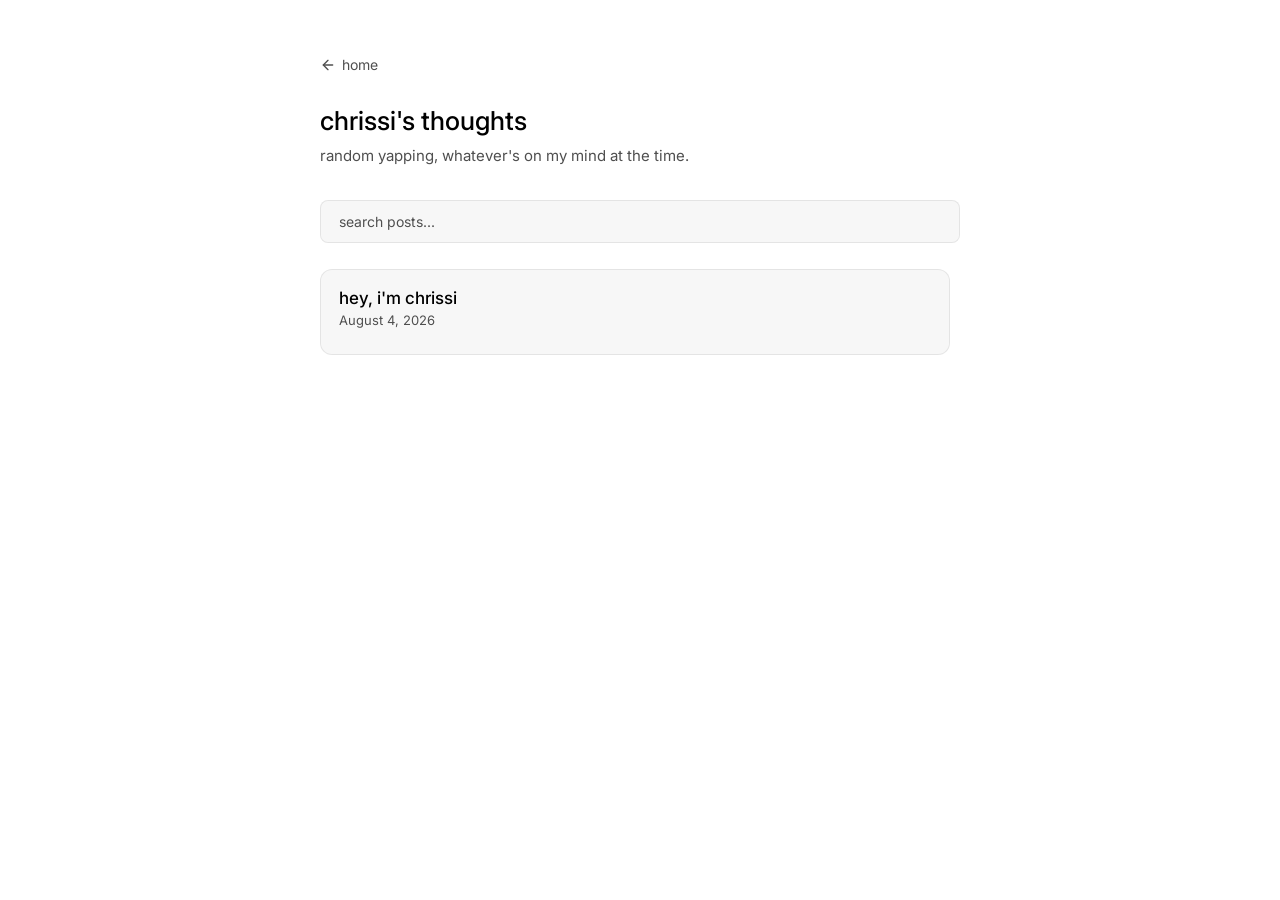
==== blog/index.html @ b27c47bb "initial commit" ====
<!DOCTYPE html>
<html lang="en">
<head>
    <meta charset="UTF-8">
    <meta name="viewport" content="width=device-width, initial-scale=1.0">
    <title>chrissi's thoughts</title>
    <link rel="icon" type="image/png" href="../assets/oshawott.webp">
    <link href="https://fonts.googleapis.com/css2?family=Inter:wght@400;500&display=swap" rel="stylesheet">
    <link rel="stylesheet" href="../assets/style.css">
</head>
<body>

<div class="page">
    <a href="../index.html" class="back-link">
        <svg xmlns="http://www.w3.org/2000/svg" viewBox="0 0 24 24" fill="none" stroke="currentColor" stroke-width="2" stroke-linecap="round" stroke-linejoin="round"><line x1="19" y1="12" x2="5" y2="12"/><polyline points="12 19 5 12 12 5"/></svg>
        <span>home</span>
    </a>

    <div class="page-title">chrissi's thoughts</div>
    <div class="page-subtitle">random yapping, whatever's on my mind at the time.</div>

    <div class="search-container">
        <input class="search-bar glass" placeholder="search posts..." id="searchInput">
    </div>

    <div class="list-container" id="postsContainer">
        <div class="no-results" id="noResults">
            <p class="no-results-text">no posts found matching your search</p>
        </div>

        <div class="card glass glass-interactive" data-search="hello about me coding journey philosophy mods fabric modrinth reading writing book jenseits der realitaet vct football">
            <a href="0001.html" class="card-header">
                <div class="card-header-content">
                    <h3 class="card-title">hey, i'm chrissi</h3>
                    <div class="card-link">
                        <span>August 4, 2026</span>
                    </div>
                </div>
            </a>
        </div>
    </div>
</div>

<script>
    const searchInput = document.getElementById('searchInput');
    const postCards = document.querySelectorAll('#postsContainer .card');
    const noResults = document.getElementById('noResults');

    searchInput.addEventListener('input', (e) => {
        const searchTerm = e.target.value.toLowerCase().trim();
        let visibleCount = 0;

        postCards.forEach(card => {
            const searchData = card.dataset.search || '';
            const matches = searchData.includes(searchTerm);
            card.style.display = matches ? 'block' : 'none';
            if (matches) visibleCount++;
        });

        noResults.classList.toggle('show', visibleCount === 0 && searchTerm !== '');
    });
</script>
</body>
</html>
---- assets/style.css ----
/* design tokens */
:root {
    --background: #ffffff;
    --accent: #000000;
    --body: #000000;
    --sub: #4f4f4f;
    --highlight: #e0e0e0;
    --glass-bg: rgba(0, 0, 0, 0.03);
    --glass-border: rgba(0, 0, 0, 0.08);
    --spacing: 8px;
    --spacing-2: 16px;
    --spacing-3: 24px;
    --spacing-4: 32px;
    --weight-body: 400;
    --weight-accent: 500;
    --border-radius: 8px;
    --border-radius-lg: 12px;
}

@media (prefers-color-scheme: dark) {
    :root {
        --background: #000000;
        --accent: #e9e9e9;
        --body: #a2a2a2;
        --sub: #6e6e6e;
        --highlight: #222222;
        --glass-bg: rgba(255, 255, 255, 0.03);
        --glass-border: rgba(255, 255, 255, 0.08);
    }
}

html {
    scroll-behavior: smooth;
    scrollbar-width: thin;
    scrollbar-color: var(--glass-border) transparent;
}

*::-webkit-scrollbar {
    width: 5px;
    height: 5px;
}

*::-webkit-scrollbar-track {
    background: transparent;
}

*::-webkit-scrollbar-thumb {
    background: var(--glass-border);
    border-radius: 10px;
}

*::-webkit-scrollbar-thumb:hover {
    background: var(--sub);
    opacity: 0.3;
    border-radius: 10px;
}

* {
    margin: 0;
    padding: 0;
    box-sizing: border-box;
}

body {
    font-family: "Inter", sans-serif;
    background: var(--background);
    color: var(--accent);
    min-height: 100vh;
    font-weight: var(--weight-body);
}

::selection {
    background: var(--highlight);
}

a {
    color: inherit;
}

/* glass surface */
.glass {
    background: var(--glass-bg);
    border: 1px solid var(--glass-border);
    backdrop-filter: blur(12px);
    transition: filter 0.2s;
}

/* search bar */
.search-container {
    position: sticky;
    top: 0;
    background: var(--background);
    padding-bottom: 10px;
    margin-bottom: var(--spacing-2);
    z-index: 10;
}

.search-bar {
    width: 100%;
    padding: 12px 18px;
    border-radius: var(--border-radius);
    color: var(--accent);
    font-size: 14px;
    font-family: "Inter", sans-serif;
    outline: none;
    position: relative;
    z-index: 2;
}

.search-bar::placeholder {
    color: var(--sub);
}

.search-bar:focus {
    color: var(--accent);
}

/* list container, used by projects + blog list */
.list-container {
    overflow-y: auto;
    padding-right: 10px;
}

.no-results {
    display: none;
    text-align: center;
    padding: 40px 20px;
    flex-direction: column;
    align-items: center;
    gap: 20px;
}

.no-results.show {
    display: flex;
}

.no-results-gif {
    width: 200px;
    height: 200px;
    object-fit: contain;
}

.no-results-text {
    font-size: 16px;
    color: var(--sub);
}

/* card, used by projects + blog list. icon is optional */
.card {
    border-radius: var(--border-radius-lg);
    padding: 18px;
    margin-bottom: 12px;
}

.card-header {
    display: flex;
    align-items: center;
    gap: 14px;
    text-decoration: none;
    padding: var(--spacing);
    margin: calc(var(--spacing) * -1);
    border-radius: var(--border-radius);
    margin-bottom: 14px;
    transition: background 0.2s ease;
}

.card-header:hover {
    background: var(--highlight);
}

.card-header:last-child {
    margin-bottom: 0;
}

.card-icon {
    width: 48px;
    height: 48px;
    border-radius: var(--border-radius);
    object-fit: cover;
    flex-shrink: 0;
}

.card-header-content {
    display: flex;
    flex-direction: column;
    gap: 4px;
}

.card-title {
    font-size: 17px;
    font-weight: var(--weight-accent);
    color: var(--accent);
}

.card-link {
    display: flex;
    align-items: center;
    gap: 6px;
    color: var(--sub);
    font-size: 13px;
    transition: color 0.2s ease;
}

.card-header:hover .card-link {
    color: var(--body);
}

.card-link svg {
    width: 14px;
    height: 14px;
    flex-shrink: 0;
}

.card-description {
    font-size: 14px;
    line-height: 1.6;
    cursor: default;
    color: var(--sub);
}

/* tag pill, e.g. dev / vct / football */
.tag {
    display: inline-block;
    background: var(--highlight);
    color: var(--sub);
    font-size: 12px;
    padding: 2px 9px;
    border-radius: 999px;
}

/* single-column shell for blog list + posts */
.page {
    max-width: 720px;
    margin: 0 auto;
    padding: clamp(28px, 6vw, 56px) clamp(20px, 4vw, 40px);
}

.back-link {
    display: inline-flex;
    align-items: center;
    gap: 6px;
    color: var(--sub);
    font-size: 14px;
    text-decoration: none;
    margin-bottom: var(--spacing-4);
    transition: color 0.2s ease;
}

.back-link:hover {
    color: var(--accent);
}

.back-link svg {
    width: 16px;
    height: 16px;
    flex-shrink: 0;
}

.page-title {
    font-size: 26px;
    font-weight: var(--weight-accent);
    margin-bottom: 8px;
    color: var(--accent);
}

.page-subtitle {
    color: var(--sub);
    font-size: 15px;
    line-height: 1.6;
    margin-bottom: var(--spacing-4);
}

/* post */
.post-title {
    font-size: 26px;
    font-weight: var(--weight-accent);
    margin-bottom: 10px;
    color: var(--accent);
}

.post-meta {
    display: flex;
    align-items: center;
    gap: 10px;
    flex-wrap: wrap;
    color: var(--sub);
    font-size: 13px;
    margin-bottom: var(--spacing-4);
}

.post-content {
    font-size: 16px;
    line-height: 1.75;
    color: var(--body);
}

.post-content p {
    margin-bottom: var(--spacing-3);
}

.post-content h2 {
    font-size: 19px;
    font-weight: var(--weight-accent);
    color: var(--accent);
    margin: var(--spacing-4) 0 var(--spacing-2);
}

.post-content a {
    color: var(--accent);
    text-decoration: underline;
    text-decoration-color: var(--glass-border);
    text-underline-offset: 3px;
}

.post-content a:hover {
    text-decoration-color: var(--accent);
}

.post-content ul,
.post-content ol {
    margin: 0 0 var(--spacing-3) 20px;
}

.post-content li {
    margin-bottom: 6px;
}

.post-content code {
    font-family: ui-monospace, "SF Mono", Consolas, monospace;
    background: var(--glass-bg);
    border: 1px solid var(--glass-border);
    padding: 2px 6px;
    border-radius: 4px;
    font-size: 14px;
}

.post-content blockquote {
    border-left: 2px solid var(--glass-border);
    padding-left: 14px;
    color: var(--sub);
    margin-bottom: var(--spacing-3);
}

/* quiet aside within a post, e.g. a note to self */
.self-note {
    font-style: italic;
    color: var(--sub);
    font-size: 13px;
    text-align: center;
}

.post-content img {
    width: 100%;
    display: block;
    border-radius: var(--border-radius-lg);
    margin: var(--spacing-2) 0 var(--spacing-3);
}

.post-chart {
    display: block;
    width: 100%;
    max-width: 420px;
    margin: var(--spacing-2) auto var(--spacing-3);
}

.post-video {
    position: relative;
    width: 100%;
    aspect-ratio: 16 / 9;
    border-radius: var(--border-radius-lg);
    overflow: hidden;
    margin: var(--spacing-2) 0 var(--spacing-3);
}

.post-video iframe {
    width: 100%;
    height: 100%;
    display: block;
    border: 0;
}

/* smaller centered image, e.g. for closing out a post */
.post-content .post-image {
    display: block;
    width: 100%;
    max-width: 320px;
    margin: var(--spacing-4) auto;
    border-radius: var(--border-radius-lg);
}

/* reading progress bar, fixed to viewport top on post pages */
.reading-progress {
    position: fixed;
    top: 0;
    left: 0;
    height: 3px;
    width: 0%;
    background: var(--accent);
    z-index: 50;
    transition: width 0.1s ease-out;
}

/* back to top link at the end of a post */
.to-top-link {
    display: flex;
    align-items: center;
    justify-content: center;
    gap: 6px;
    width: fit-content;
    color: var(--sub);
    font-size: 14px;
    text-decoration: none;
    margin: var(--spacing-4) auto 0;
    transition: color 0.2s ease;
}

.to-top-link:hover {
    color: var(--accent);
}

.to-top-link svg {
    width: 16px;
    height: 16px;
    flex-shrink: 0;
}
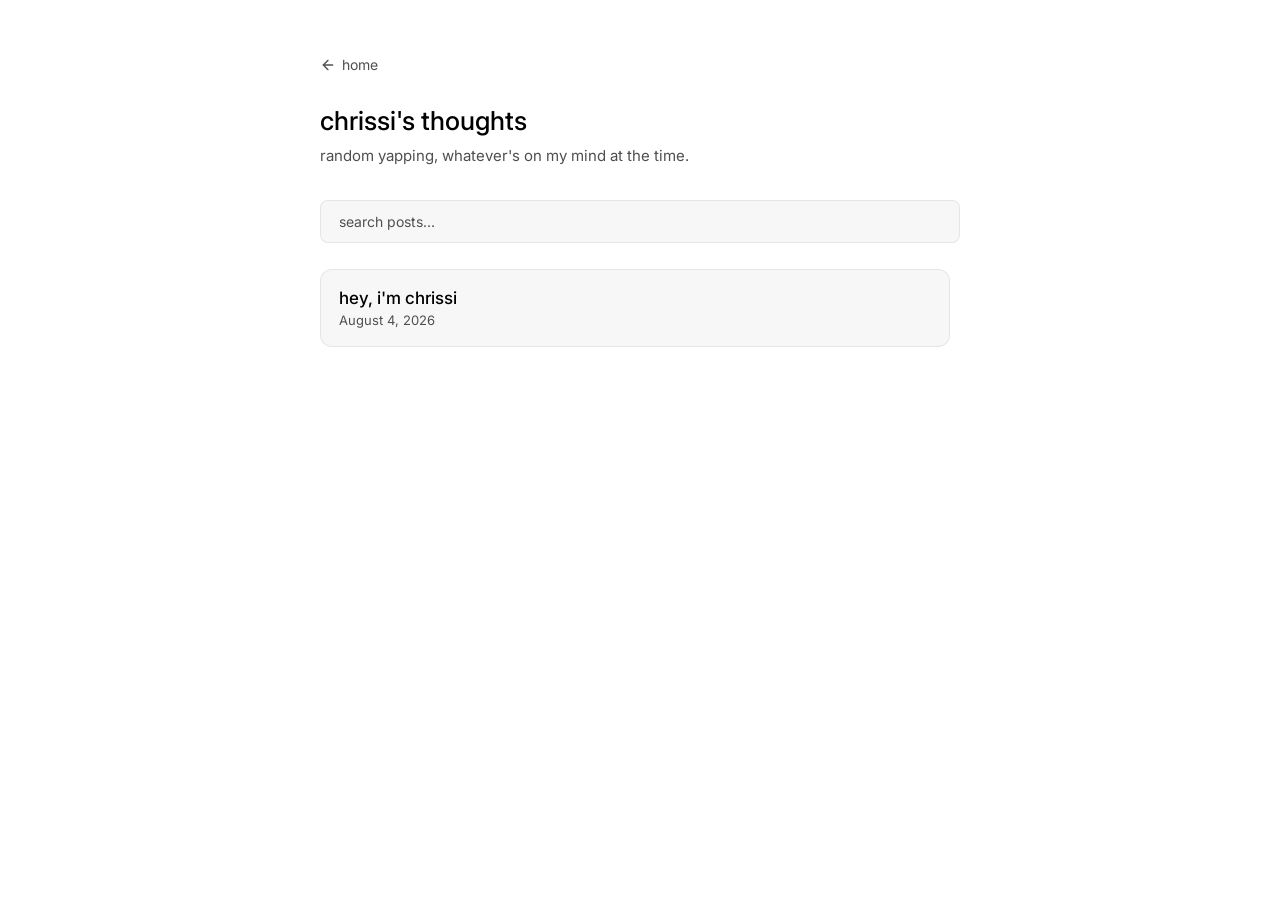
==== commit 62bcbfd7: "- projects can now sort themselves (a-z, newest, oldest, revolutionary stuff) - search reads titles/" ====
--- a/blog/index.html
+++ b/blog/index.html
@@ -28,7 +28,7 @@
             <p class="no-results-text">no posts found matching your search</p>
         </div>
 
-        <div class="card glass glass-interactive" data-search="hello about me coding journey philosophy mods fabric modrinth reading writing book jenseits der realitaet vct football">
+        <div class="card glass glass-interactive">
             <a href="0001.html" class="card-header">
                 <div class="card-header-content">
                     <h3 class="card-title">hey, i'm chrissi</h3>
@@ -51,7 +51,8 @@
         let visibleCount = 0;
 
         postCards.forEach(card => {
-            const searchData = card.dataset.search || '';
+            const title = card.querySelector('.card-title')?.textContent || '';
+            const searchData = title.toLowerCase();
             const matches = searchData.includes(searchTerm);
             card.style.display = matches ? 'block' : 'none';
             if (matches) visibleCount++;
@@ -61,4 +62,4 @@
     });
 </script>
 </body>
-</html>+</html>
--- a/assets/style.css
+++ b/assets/style.css
@@ -62,7 +62,7 @@
 }
 
 body {
-    font-family: "Inter", sans-serif;
+    font-family: "Inter";
     background: var(--background);
     color: var(--accent);
     min-height: 100vh;
@@ -101,10 +101,48 @@
     border-radius: var(--border-radius);
     color: var(--accent);
     font-size: 14px;
-    font-family: "Inter", sans-serif;
+    font-family: "Inter";
     outline: none;
     position: relative;
     z-index: 2;
+}
+
+.search-row {
+    display: flex;
+    gap: 8px;
+}
+
+.search-row .search-bar {
+    flex: 1;
+    min-width: 0;
+}
+
+.sort-toggle {
+    width: 44px;
+    height: 44px;
+    display: flex;
+    align-items: center;
+    justify-content: center;
+    border-radius: var(--border-radius);
+    color: var(--sub);
+    cursor: pointer;
+    flex-shrink: 0;
+    border: none;
+    background: transparent;
+    appearance: none;
+    -webkit-appearance: none;
+    padding: 0;
+    margin: 0;
+    outline: none;
+}
+
+.sort-toggle:hover {
+    color: var(--accent);
+}
+
+.sort-toggle svg {
+    width: 20px;
+    height: 20px;
 }
 
 .search-bar::placeholder {
@@ -160,7 +198,7 @@
     padding: var(--spacing);
     margin: calc(var(--spacing) * -1);
     border-radius: var(--border-radius);
-    margin-bottom: 14px;
+    margin-bottom: var(--spacing);
     transition: background 0.2s ease;
 }
 
@@ -169,7 +207,7 @@
 }
 
 .card-header:last-child {
-    margin-bottom: 0;
+    margin-bottom: calc(var(--spacing) * -1);
 }
 
 .card-icon {
@@ -218,16 +256,6 @@
     color: var(--sub);
 }
 
-/* tag pill, e.g. dev / vct / football */
-.tag {
-    display: inline-block;
-    background: var(--highlight);
-    color: var(--sub);
-    font-size: 12px;
-    padding: 2px 9px;
-    border-radius: 999px;
-}
-
 /* single-column shell for blog list + posts */
 .page {
     max-width: 720px;
@@ -326,7 +354,7 @@
 }
 
 .post-content code {
-    font-family: ui-monospace, "SF Mono", Consolas, monospace;
+    font-family: "Google Sans Code";
     background: var(--glass-bg);
     border: 1px solid var(--glass-border);
     padding: 2px 6px;
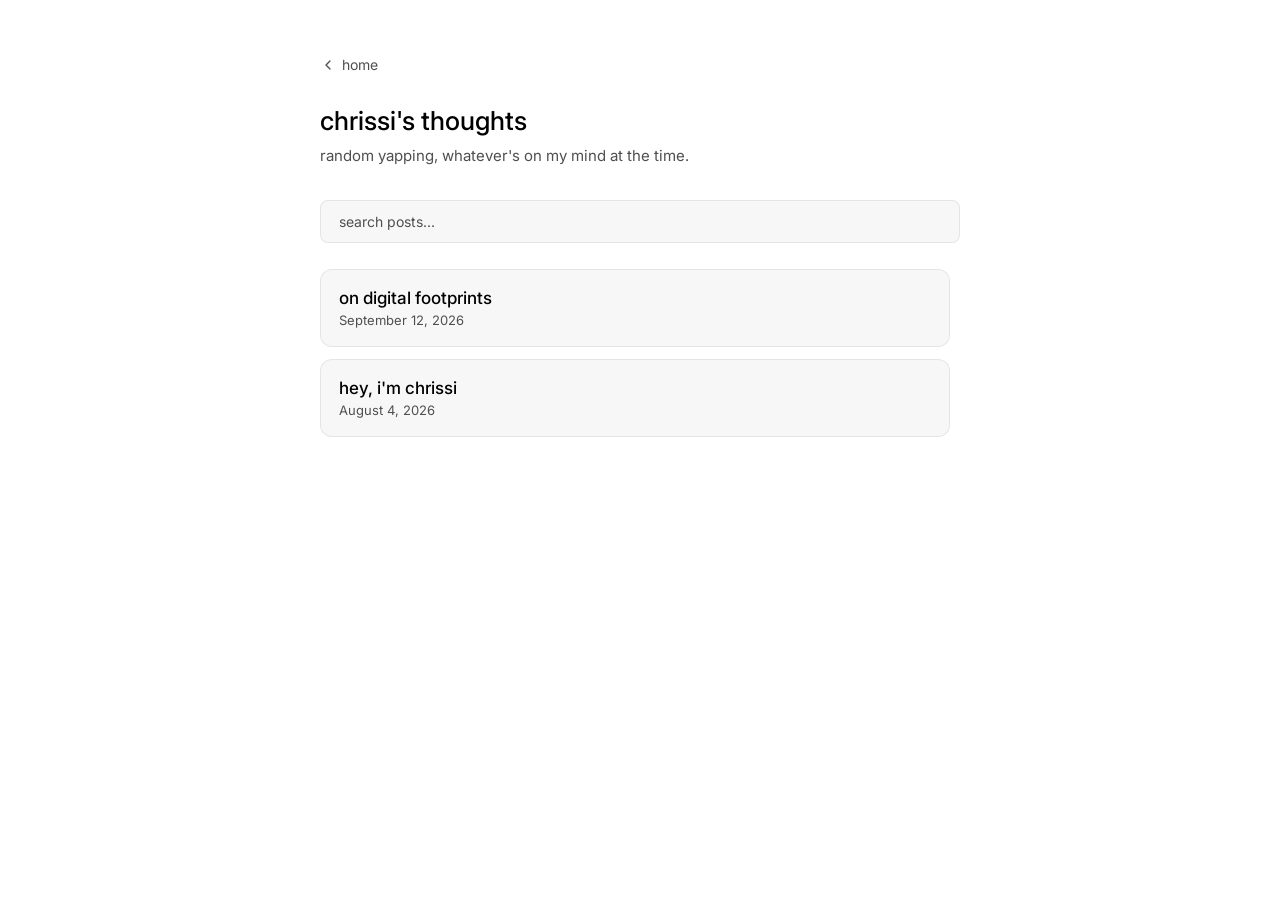
==== commit cc00f455: "did stuff" ====
--- a/blog/index.html
+++ b/blog/index.html
@@ -12,7 +12,7 @@
 
 <div class="page">
     <a href="../index.html" class="back-link">
-        <svg xmlns="http://www.w3.org/2000/svg" viewBox="0 0 24 24" fill="none" stroke="currentColor" stroke-width="2" stroke-linecap="round" stroke-linejoin="round"><line x1="19" y1="12" x2="5" y2="12"/><polyline points="12 19 5 12 12 5"/></svg>
+        <svg xmlns="http://www.w3.org/2000/svg" viewBox="0 0 24 24" fill="none" stroke="currentColor" stroke-width="2" stroke-linecap="round" stroke-linejoin="round"><path stroke="none" d="M0 0h24v24H0z" fill="none"/><path d="M15 6l-6 6l6 6"/></svg>
         <span>home</span>
     </a>
 
@@ -26,6 +26,17 @@
     <div class="list-container" id="postsContainer">
         <div class="no-results" id="noResults">
             <p class="no-results-text">no posts found matching your search</p>
+        </div>
+
+        <div class="card glass glass-interactive">
+            <a href="0002.html" class="card-header">
+                <div class="card-header-content">
+                    <h3 class="card-title">on digital footprints</h3>
+                    <div class="card-link">
+                        <span>September 12, 2026</span>
+                    </div>
+                </div>
+            </a>
         </div>
 
         <div class="card glass glass-interactive">
--- a/assets/style.css
+++ b/assets/style.css
@@ -136,10 +136,6 @@
     outline: none;
 }
 
-.sort-toggle:hover {
-    color: var(--accent);
-}
-
 .sort-toggle svg {
     width: 20px;
     height: 20px;
@@ -202,10 +198,6 @@
     transition: background 0.2s ease;
 }
 
-.card-header:hover {
-    background: var(--highlight);
-}
-
 .card-header:last-child {
     margin-bottom: calc(var(--spacing) * -1);
 }
@@ -239,10 +231,6 @@
     transition: color 0.2s ease;
 }
 
-.card-header:hover .card-link {
-    color: var(--body);
-}
-
 .card-link svg {
     width: 14px;
     height: 14px;
@@ -274,10 +262,6 @@
     transition: color 0.2s ease;
 }
 
-.back-link:hover {
-    color: var(--accent);
-}
-
 .back-link svg {
     width: 16px;
     height: 16px;
@@ -338,10 +322,6 @@
     text-decoration: underline;
     text-decoration-color: var(--glass-border);
     text-underline-offset: 3px;
-}
-
-.post-content a:hover {
-    text-decoration-color: var(--accent);
 }
 
 .post-content ul,
@@ -378,10 +358,11 @@
 }
 
 .post-content img {
-    width: 100%;
+    max-width: 100%;
+    height: auto;
     display: block;
     border-radius: var(--border-radius-lg);
-    margin: var(--spacing-2) 0 var(--spacing-3);
+    margin: var(--spacing-2) auto var(--spacing-3);
 }
 
 .post-chart {
@@ -442,12 +423,34 @@
     transition: color 0.2s ease;
 }
 
-.to-top-link:hover {
-    color: var(--accent);
-}
-
 .to-top-link svg {
     width: 16px;
     height: 16px;
     flex-shrink: 0;
-}+}
+
+@media (hover: hover) and (pointer: fine) {
+    .sort-toggle:hover {
+        color: var(--accent);
+    }
+
+    .card-header:hover {
+        background: var(--highlight);
+    }
+
+    .card-header:hover .card-link {
+        color: var(--body);
+    }
+
+    .back-link:hover {
+        color: var(--accent);
+    }
+
+    .post-content a:hover {
+        text-decoration-color: var(--accent);
+    }
+
+    .to-top-link:hover {
+        color: var(--accent);
+    }
+}
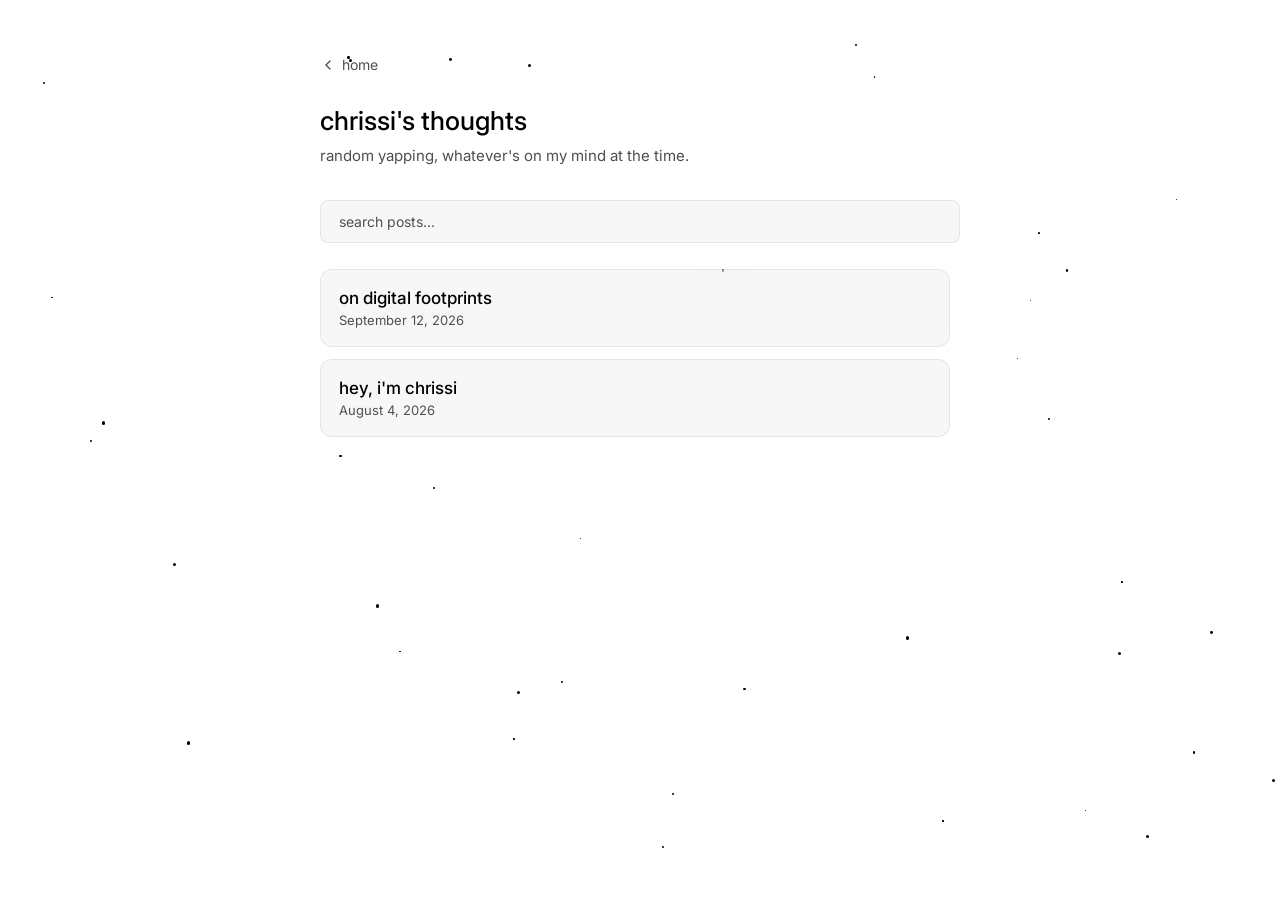
==== commit f522a118: "added a cozy starfield background :3" ====
--- a/blog/index.html
+++ b/blog/index.html
@@ -9,6 +9,9 @@
     <link rel="stylesheet" href="../assets/style.css">
 </head>
 <body>
+
+<div class="starfield" id="starfield"></div>
+<script src="../assets/starfield.js"></script>
 
 <div class="page">
     <a href="../index.html" class="back-link">
--- a/assets/style.css
+++ b/assets/style.css
@@ -67,6 +67,7 @@
     color: var(--accent);
     min-height: 100vh;
     font-weight: var(--weight-body);
+    cursor: default;
 }
 
 ::selection {
@@ -363,6 +364,131 @@
     display: block;
     border-radius: var(--border-radius-lg);
     margin: var(--spacing-2) auto var(--spacing-3);
+    cursor: pointer;
+    transition: transform 0.2s ease;
+}
+
+/* lightbox overlay for enlarging post images */
+.lightbox-overlay {
+    position: fixed;
+    inset: 0;
+    background: rgba(0, 0, 0, 0.85);
+    display: none;
+    align-items: center;
+    justify-content: center;
+    z-index: 200;
+    padding: clamp(20px, 6vw, 60px);
+    opacity: 0;
+    transition: opacity 0.2s ease;
+}
+
+.lightbox-overlay.active {
+    display: flex;
+    opacity: 1;
+}
+
+.lightbox-figure {
+    display: flex;
+    flex-direction: column;
+    align-items: center;
+    max-width: 100%;
+    max-height: 100%;
+    min-height: 0;
+}
+
+.lightbox-overlay img {
+    max-width: 100%;
+    max-height: 100%;
+    min-height: 0;
+    flex: 1 1 auto;
+    object-fit: contain;
+    border-radius: var(--border-radius-lg);
+    display: block;
+    cursor: default;
+    margin: 0;
+    transform: scale(0.96);
+    opacity: 0;
+    transition: transform 0.25s ease, opacity 0.25s ease;
+}
+
+.lightbox-overlay.active img {
+    transform: scale(1);
+    opacity: 1;
+}
+
+.lightbox-info {
+    display: flex;
+    align-items: center;
+    justify-content: center;
+    gap: 8px;
+    margin-top: 12px;
+    font-size: 12px;
+    color: rgba(255, 255, 255, 0.6);
+    flex-wrap: wrap;
+    flex-shrink: 0;
+    text-align: center;
+}
+
+.lightbox-info a {
+    color: rgba(255, 255, 255, 0.85);
+    text-decoration: underline;
+    text-decoration-color: rgba(255, 255, 255, 0.3);
+    text-underline-offset: 2px;
+}
+
+.lightbox-close {
+    position: absolute;
+    top: clamp(12px, 3vw, 24px);
+    right: clamp(12px, 3vw, 24px);
+    width: 40px;
+    height: 40px;
+    display: flex;
+    align-items: center;
+    justify-content: center;
+    border-radius: var(--border-radius);
+    border: none;
+    background: rgba(255, 255, 255, 0.1);
+    color: #fff;
+    cursor: pointer;
+    font-size: 22px;
+    line-height: 1;
+    padding: 0;
+}
+
+.lightbox-nav {
+    position: absolute;
+    top: 50%;
+    transform: translateY(-50%);
+    width: 44px;
+    height: 44px;
+    display: flex;
+    align-items: center;
+    justify-content: center;
+    border-radius: 50%;
+    border: none;
+    background: rgba(255, 255, 255, 0.1);
+    color: #fff;
+    cursor: pointer;
+    padding: 0;
+}
+
+.lightbox-nav svg {
+    width: 22px;
+    height: 22px;
+}
+
+.lightbox-prev {
+    left: clamp(8px, 3vw, 24px);
+}
+
+.lightbox-next {
+    right: clamp(8px, 3vw, 24px);
+}
+
+@media (prefers-reduced-motion: reduce) {
+    .lightbox-overlay {
+        transition: none;
+    }
 }
 
 .post-chart {
@@ -434,6 +560,15 @@
         color: var(--accent);
     }
 
+    .post-content img:hover {
+        transform: scale(1.02);
+    }
+
+    .lightbox-close:hover,
+    .lightbox-nav:hover {
+        background: rgba(255, 255, 255, 0.2);
+    }
+
     .card-header:hover {
         background: var(--highlight);
     }
@@ -454,3 +589,44 @@
         color: var(--accent);
     }
 }
+
+/* site-wide subtle starfield background */
+.starfield {
+    position: fixed;
+    inset: 0;
+    overflow: hidden;
+    pointer-events: none;
+    z-index: 0;
+}
+
+.star {
+    position: absolute;
+    border-radius: 50%;
+    background: var(--accent);
+    animation: star-drift linear infinite alternate, star-twinkle ease-in-out infinite;
+}
+
+@keyframes star-drift {
+    from {
+        transform: translate(0, 0);
+    }
+    to {
+        transform: translate(var(--drift-x, 20vw), var(--drift-y, 20vh));
+    }
+}
+
+@keyframes star-twinkle {
+    0%, 100% {
+        opacity: var(--star-min, 0.1);
+    }
+    50% {
+        opacity: var(--star-max, 0.4);
+    }
+}
+
+@media (prefers-reduced-motion: reduce) {
+    .star {
+        animation: none;
+        opacity: 0.2;
+    }
+}
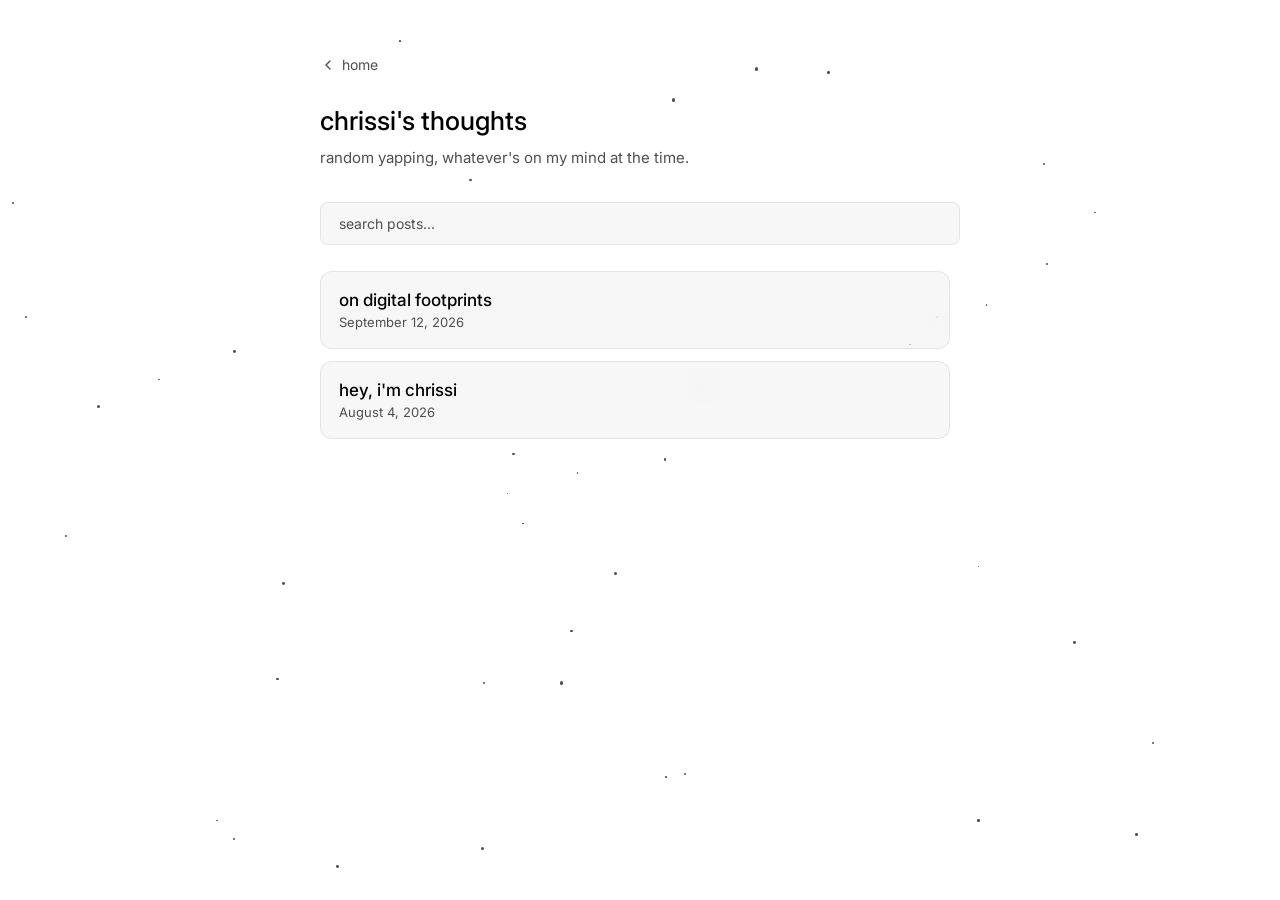
==== commit e2df6e8e: "refactor: update icon format to webp and clean up CSS classes" ====
--- a/blog/index.html
+++ b/blog/index.html
@@ -4,7 +4,7 @@
     <meta charset="UTF-8">
     <meta name="viewport" content="width=device-width, initial-scale=1.0">
     <title>chrissi's thoughts</title>
-    <link rel="icon" type="image/png" href="../assets/oshawott.webp">
+    <link rel="icon" type="image/webp" href="../assets/oshawott.webp">
     <link href="https://fonts.googleapis.com/css2?family=Inter:wght@400;500&display=swap" rel="stylesheet">
     <link rel="stylesheet" href="../assets/style.css">
 </head>
@@ -31,7 +31,7 @@
             <p class="no-results-text">no posts found matching your search</p>
         </div>
 
-        <div class="card glass glass-interactive">
+        <div class="card glass">
             <a href="0002.html" class="card-header">
                 <div class="card-header-content">
                     <h3 class="card-title">on digital footprints</h3>
@@ -42,7 +42,7 @@
             </a>
         </div>
 
-        <div class="card glass glass-interactive">
+        <div class="card glass">
             <a href="0001.html" class="card-header">
                 <div class="card-header-content">
                     <h3 class="card-title">hey, i'm chrissi</h3>
@@ -66,8 +66,7 @@
 
         postCards.forEach(card => {
             const title = card.querySelector('.card-title')?.textContent || '';
-            const searchData = title.toLowerCase();
-            const matches = searchData.includes(searchTerm);
+            const matches = title.toLowerCase().includes(searchTerm);
             card.style.display = matches ? 'block' : 'none';
             if (matches) visibleCount++;
         });
--- a/assets/style.css
+++ b/assets/style.css
@@ -35,26 +35,6 @@
     scrollbar-color: var(--glass-border) transparent;
 }
 
-*::-webkit-scrollbar {
-    width: 5px;
-    height: 5px;
-}
-
-*::-webkit-scrollbar-track {
-    background: transparent;
-}
-
-*::-webkit-scrollbar-thumb {
-    background: var(--glass-border);
-    border-radius: 10px;
-}
-
-*::-webkit-scrollbar-thumb:hover {
-    background: var(--sub);
-    opacity: 0.3;
-    border-radius: 10px;
-}
-
 * {
     margin: 0;
     padding: 0;
@@ -67,6 +47,7 @@
     color: var(--accent);
     min-height: 100vh;
     font-weight: var(--weight-body);
+    /* i don't want the text cursor showing up over normal text */
     cursor: default;
 }
 
@@ -78,15 +59,12 @@
     color: inherit;
 }
 
-/* glass surface */
 .glass {
     background: var(--glass-bg);
     border: 1px solid var(--glass-border);
     backdrop-filter: blur(12px);
-    transition: filter 0.2s;
-}
-
-/* search bar */
+}
+
 .search-container {
     position: sticky;
     top: 0;
@@ -131,9 +109,6 @@
     border: none;
     background: transparent;
     appearance: none;
-    -webkit-appearance: none;
-    padding: 0;
-    margin: 0;
     outline: none;
 }
 
@@ -146,11 +121,6 @@
     color: var(--sub);
 }
 
-.search-bar:focus {
-    color: var(--accent);
-}
-
-/* list container, used by projects + blog list */
 .list-container {
     overflow-y: auto;
     padding-right: 10px;
@@ -180,7 +150,6 @@
     color: var(--sub);
 }
 
-/* card, used by projects + blog list. icon is optional */
 .card {
     border-radius: var(--border-radius-lg);
     padding: 18px;
@@ -199,6 +168,7 @@
     transition: background 0.2s ease;
 }
 
+/* cards without a description had more space at the bottom, this evens it out */
 .card-header:last-child {
     margin-bottom: calc(var(--spacing) * -1);
 }
@@ -241,11 +211,9 @@
 .card-description {
     font-size: 14px;
     line-height: 1.6;
-    cursor: default;
-    color: var(--sub);
-}
-
-/* single-column shell for blog list + posts */
+    color: var(--sub);
+}
+
 .page {
     max-width: 720px;
     margin: 0 auto;
@@ -272,7 +240,7 @@
 .page-title {
     font-size: 26px;
     font-weight: var(--weight-accent);
-    margin-bottom: 8px;
+    margin-bottom: 10px;
     color: var(--accent);
 }
 
@@ -281,14 +249,6 @@
     font-size: 15px;
     line-height: 1.6;
     margin-bottom: var(--spacing-4);
-}
-
-/* post */
-.post-title {
-    font-size: 26px;
-    font-weight: var(--weight-accent);
-    margin-bottom: 10px;
-    color: var(--accent);
 }
 
 .post-meta {
@@ -335,7 +295,7 @@
 }
 
 .post-content code {
-    font-family: "Google Sans Code";
+    font-family: "Inter";
     background: var(--glass-bg);
     border: 1px solid var(--glass-border);
     padding: 2px 6px;
@@ -350,7 +310,6 @@
     margin-bottom: var(--spacing-3);
 }
 
-/* quiet aside within a post, e.g. a note to self */
 .self-note {
     font-style: italic;
     color: var(--sub);
@@ -366,9 +325,12 @@
     margin: var(--spacing-2) auto var(--spacing-3);
     cursor: pointer;
     transition: transform 0.2s ease;
-}
-
-/* lightbox overlay for enlarging post images */
+    /* some of my webp files have see-through bits, this fills them in */
+    background: var(--background);
+    /* without this the stars sometimes showed through the images */
+    isolation: isolate;
+}
+
 .lightbox-overlay {
     position: fixed;
     inset: 0;
@@ -378,13 +340,10 @@
     justify-content: center;
     z-index: 200;
     padding: clamp(20px, 6vw, 60px);
-    opacity: 0;
-    transition: opacity 0.2s ease;
 }
 
 .lightbox-overlay.active {
     display: flex;
-    opacity: 1;
 }
 
 .lightbox-figure {
@@ -403,17 +362,7 @@
     flex: 1 1 auto;
     object-fit: contain;
     border-radius: var(--border-radius-lg);
-    display: block;
-    cursor: default;
-    margin: 0;
-    transform: scale(0.96);
-    opacity: 0;
-    transition: transform 0.25s ease, opacity 0.25s ease;
-}
-
-.lightbox-overlay.active img {
-    transform: scale(1);
-    opacity: 1;
+    background: #000;
 }
 
 .lightbox-info {
@@ -452,7 +401,8 @@
     cursor: pointer;
     font-size: 22px;
     line-height: 1;
-    padding: 0;
+    /* the image comes later in the html so it was drawn over the buttons, this keeps them on top */
+    z-index: 1;
 }
 
 .lightbox-nav {
@@ -469,7 +419,7 @@
     background: rgba(255, 255, 255, 0.1);
     color: #fff;
     cursor: pointer;
-    padding: 0;
+    z-index: 1;
 }
 
 .lightbox-nav svg {
@@ -483,12 +433,6 @@
 
 .lightbox-next {
     right: clamp(8px, 3vw, 24px);
-}
-
-@media (prefers-reduced-motion: reduce) {
-    .lightbox-overlay {
-        transition: none;
-    }
 }
 
 .post-chart {
@@ -514,7 +458,6 @@
     border: 0;
 }
 
-/* smaller centered image, e.g. for closing out a post */
 .post-content .post-image {
     display: block;
     width: 100%;
@@ -523,7 +466,6 @@
     border-radius: var(--border-radius-lg);
 }
 
-/* reading progress bar, fixed to viewport top on post pages */
 .reading-progress {
     position: fixed;
     top: 0;
@@ -535,7 +477,6 @@
     transition: width 0.1s ease-out;
 }
 
-/* back to top link at the end of a post */
 .to-top-link {
     display: flex;
     align-items: center;
@@ -555,6 +496,7 @@
     flex-shrink: 0;
 }
 
+/* only for real mice, on phones hover effects got stuck until you tapped somewhere else */
 @media (hover: hover) and (pointer: fine) {
     .sort-toggle:hover {
         color: var(--accent);
@@ -602,7 +544,8 @@
 .star {
     position: absolute;
     border-radius: 50%;
-    background: var(--accent);
+    /* pure black dots on white looked too harsh, so i went with --sub */
+    background: var(--sub);
     animation: star-drift linear infinite alternate, star-twinkle ease-in-out infinite;
 }
 
@@ -623,10 +566,3 @@
         opacity: var(--star-max, 0.4);
     }
 }
-
-@media (prefers-reduced-motion: reduce) {
-    .star {
-        animation: none;
-        opacity: 0.2;
-    }
-}
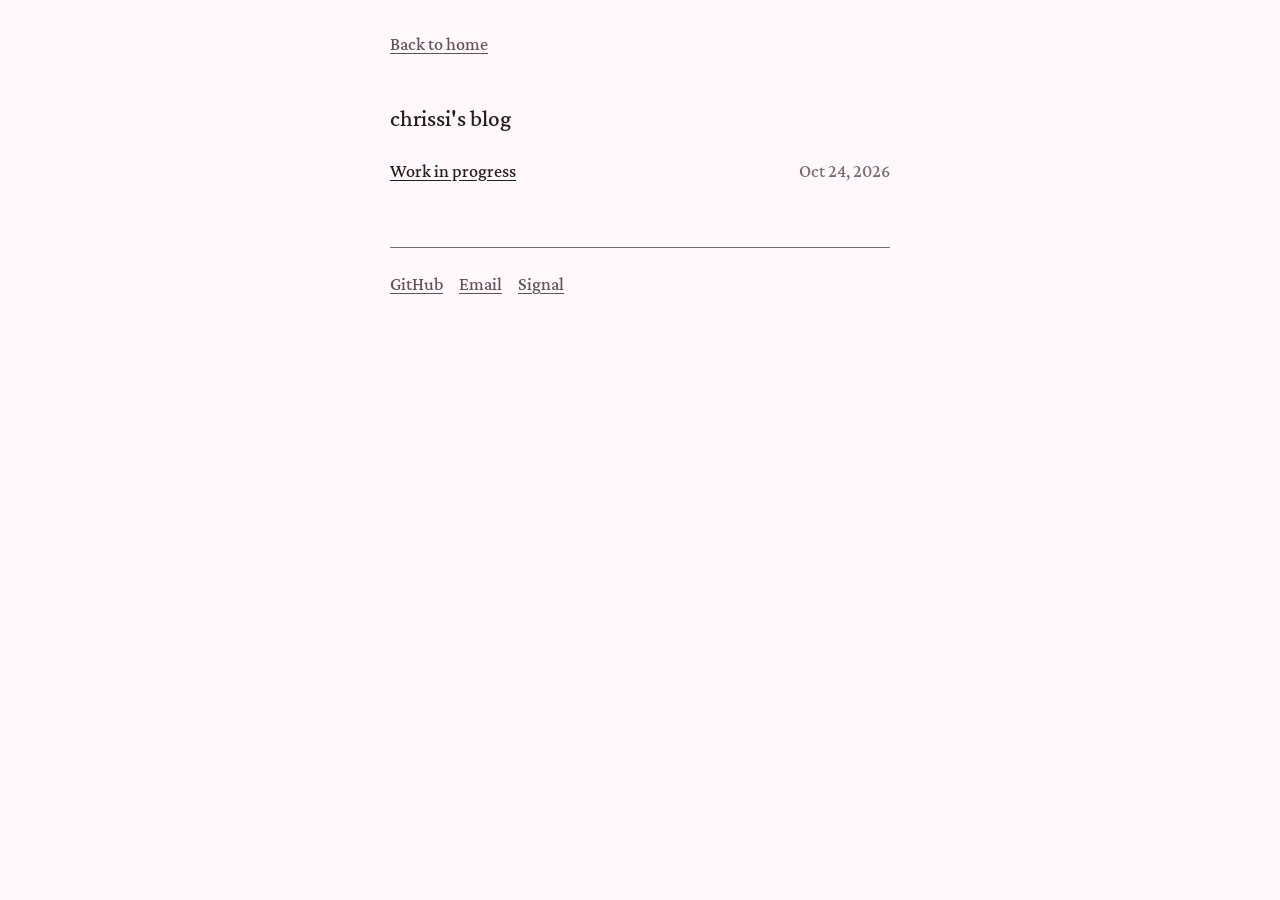
==== commit 71a1fb4d: "Add blog structure and new font" ====
--- a/blog/index.html
+++ b/blog/index.html
@@ -3,76 +3,27 @@
 <head>
     <meta charset="UTF-8">
     <meta name="viewport" content="width=device-width, initial-scale=1.0">
-    <title>chrissi's thoughts</title>
-    <link rel="icon" type="image/webp" href="../assets/oshawott.webp">
-    <link href="https://fonts.googleapis.com/css2?family=Inter:wght@400;500&display=swap" rel="stylesheet">
-    <link rel="stylesheet" href="../assets/style.css">
+    <title>chrissi's blog</title>
+    <meta name="color-scheme" content="light dark">
+    <meta name="theme-color" content="#fff8fa" media="(prefers-color-scheme: light)">
+    <meta name="theme-color" content="#181214" media="(prefers-color-scheme: dark)">
+    <link rel="icon" type="image/webp" href="../favicon.webp">
+    <link rel="stylesheet" href="../assets/blog.css">
 </head>
 <body>
-
-<div class="starfield" id="starfield"></div>
-<script src="../assets/starfield.js"></script>
-
-<div class="page">
-    <a href="../index.html" class="back-link">
-        <svg xmlns="http://www.w3.org/2000/svg" viewBox="0 0 24 24" fill="none" stroke="currentColor" stroke-width="2" stroke-linecap="round" stroke-linejoin="round"><path stroke="none" d="M0 0h24v24H0z" fill="none"/><path d="M15 6l-6 6l6 6"/></svg>
-        <span>home</span>
-    </a>
-
-    <div class="page-title">chrissi's thoughts</div>
-    <div class="page-subtitle">random yapping, whatever's on my mind at the time.</div>
-
-    <div class="search-container">
-        <input class="search-bar glass" placeholder="search posts..." id="searchInput">
-    </div>
-
-    <div class="list-container" id="postsContainer">
-        <div class="no-results" id="noResults">
-            <p class="no-results-text">no posts found matching your search</p>
+<main>
+    <a href="../">Back to home</a>
+    <h1>chrissi's blog</h1>
+    <ul class="posts">
+        <li><a href="work-in-progress/">Work in progress</a><time datetime="2026-10-24">Oct 24, 2026</time></li>
+    </ul>
+    <footer>
+        <div>
+            <a href="https://github.com/chrissitxt">GitHub</a>
+            <a href="mailto:chrissii.txt@gmail.com">Email</a>
+            <a href="https://signal.me/#eu/OvL9iVYSMjoonP27f62G2jyj0mdnVQQM7dMZlRCDUpo1ir_4K5JL-7lOneJD_lrE">Signal</a>
         </div>
-
-        <div class="card glass">
-            <a href="0002.html" class="card-header">
-                <div class="card-header-content">
-                    <h3 class="card-title">on digital footprints</h3>
-                    <div class="card-link">
-                        <span>September 12, 2026</span>
-                    </div>
-                </div>
-            </a>
-        </div>
-
-        <div class="card glass">
-            <a href="0001.html" class="card-header">
-                <div class="card-header-content">
-                    <h3 class="card-title">hey, i'm chrissi</h3>
-                    <div class="card-link">
-                        <span>August 4, 2026</span>
-                    </div>
-                </div>
-            </a>
-        </div>
-    </div>
-</div>
-
-<script>
-    const searchInput = document.getElementById('searchInput');
-    const postCards = document.querySelectorAll('#postsContainer .card');
-    const noResults = document.getElementById('noResults');
-
-    searchInput.addEventListener('input', (e) => {
-        const searchTerm = e.target.value.toLowerCase().trim();
-        let visibleCount = 0;
-
-        postCards.forEach(card => {
-            const title = card.querySelector('.card-title')?.textContent || '';
-            const matches = title.toLowerCase().includes(searchTerm);
-            card.style.display = matches ? 'block' : 'none';
-            if (matches) visibleCount++;
-        });
-
-        noResults.classList.toggle('show', visibleCount === 0 && searchTerm !== '');
-    });
-</script>
+    </footer>
+</main>
 </body>
 </html>
--- a/assets/blog.css
+++ b/assets/blog.css
@@ -0,0 +1,187 @@
+/* same tokens as index.html */
+:root {
+    --background: #fff8fa;
+    --accent: #261a1e;
+    --body: #664f5a;
+    --sub: #7d6872;
+    --highlight: #fce4eb;
+}
+
+@media (prefers-color-scheme: dark) {
+    :root {
+        --background: #181214;
+        --accent: #fbeaee;
+        --body: #b9a0a8;
+        --sub: #988189;
+        --highlight: #33232a;
+    }
+}
+
+@font-face {
+    font-family: "Crimson Pro";
+    font-weight: 500;
+    font-display: block;
+    src: url("CrimsonPro-Medium.woff2") format("woff2");
+}
+
+* {
+    margin: 0;
+}
+
+main {
+    max-width: 500px;
+    margin: 0 auto;
+    padding: 32px 16px;
+}
+
+/* same text settings as index.html */
+body {
+    font-family: "Crimson Pro";
+    font-size: 18px;
+    font-weight: 500;
+    line-height: 1.35;
+    background: var(--background);
+    color: var(--body);
+    cursor: default;
+    -webkit-tap-highlight-color: transparent;
+}
+
+::selection {
+    background: var(--highlight);
+}
+
+a {
+    color: inherit;
+    text-underline-offset: 3px;
+}
+
+h1,
+h2 {
+    font-size: 1.25em;
+    font-weight: 500;
+    color: var(--accent);
+}
+
+main > h1 {
+    margin-top: 48px;
+}
+
+p {
+    margin-top: 16px;
+}
+
+.sub {
+    font-size: 0.9em;
+    color: var(--sub);
+}
+
+footer {
+    margin-top: 64px;
+    padding-top: 24px;
+    border-top: 1px solid var(--sub);
+}
+
+footer div {
+    display: flex;
+    gap: 16px;
+}
+
+/* post list */
+.posts {
+    margin-top: 24px;
+    padding: 0;
+    list-style: none;
+}
+
+.posts li {
+    display: flex;
+    justify-content: space-between;
+    gap: 16px;
+    margin-top: 16px;
+}
+
+.posts a {
+    color: var(--accent);
+}
+
+.posts time {
+    flex-shrink: 0;
+    color: var(--sub);
+}
+
+/* single post */
+article {
+    margin-top: 48px;
+}
+
+article time {
+    display: block;
+    color: var(--sub);
+}
+
+article h1 {
+    margin-top: 8px;
+}
+
+article h2 {
+    margin-top: 32px;
+}
+
+article ul {
+    margin-top: 16px;
+    padding-left: 24px;
+}
+
+article li + li {
+    margin-top: 4px;
+}
+
+article li::marker {
+    color: var(--sub);
+}
+
+blockquote {
+    margin-top: 16px;
+    padding-left: 16px;
+    border-left: 2px solid var(--sub);
+}
+
+code {
+    font: inherit;
+    padding: 0 4px;
+    border-radius: 4px;
+    background: var(--highlight);
+}
+
+article img {
+    display: block;
+    max-width: 100%;
+    height: auto;
+    margin: 24px auto 0;
+    border-radius: 8px;
+}
+
+/* the portrait photo is narrower than the screenshots */
+.post-image {
+    max-width: 320px;
+}
+
+.post-video {
+    margin-top: 24px;
+    aspect-ratio: 16 / 9;
+}
+
+.post-video iframe {
+    display: block;
+    width: 100%;
+    height: 100%;
+    border: 0;
+    border-radius: 8px;
+}
+
+.post-chart {
+    display: block;
+    width: 100%;
+    max-width: 420px;
+    margin: 24px auto 0;
+}
